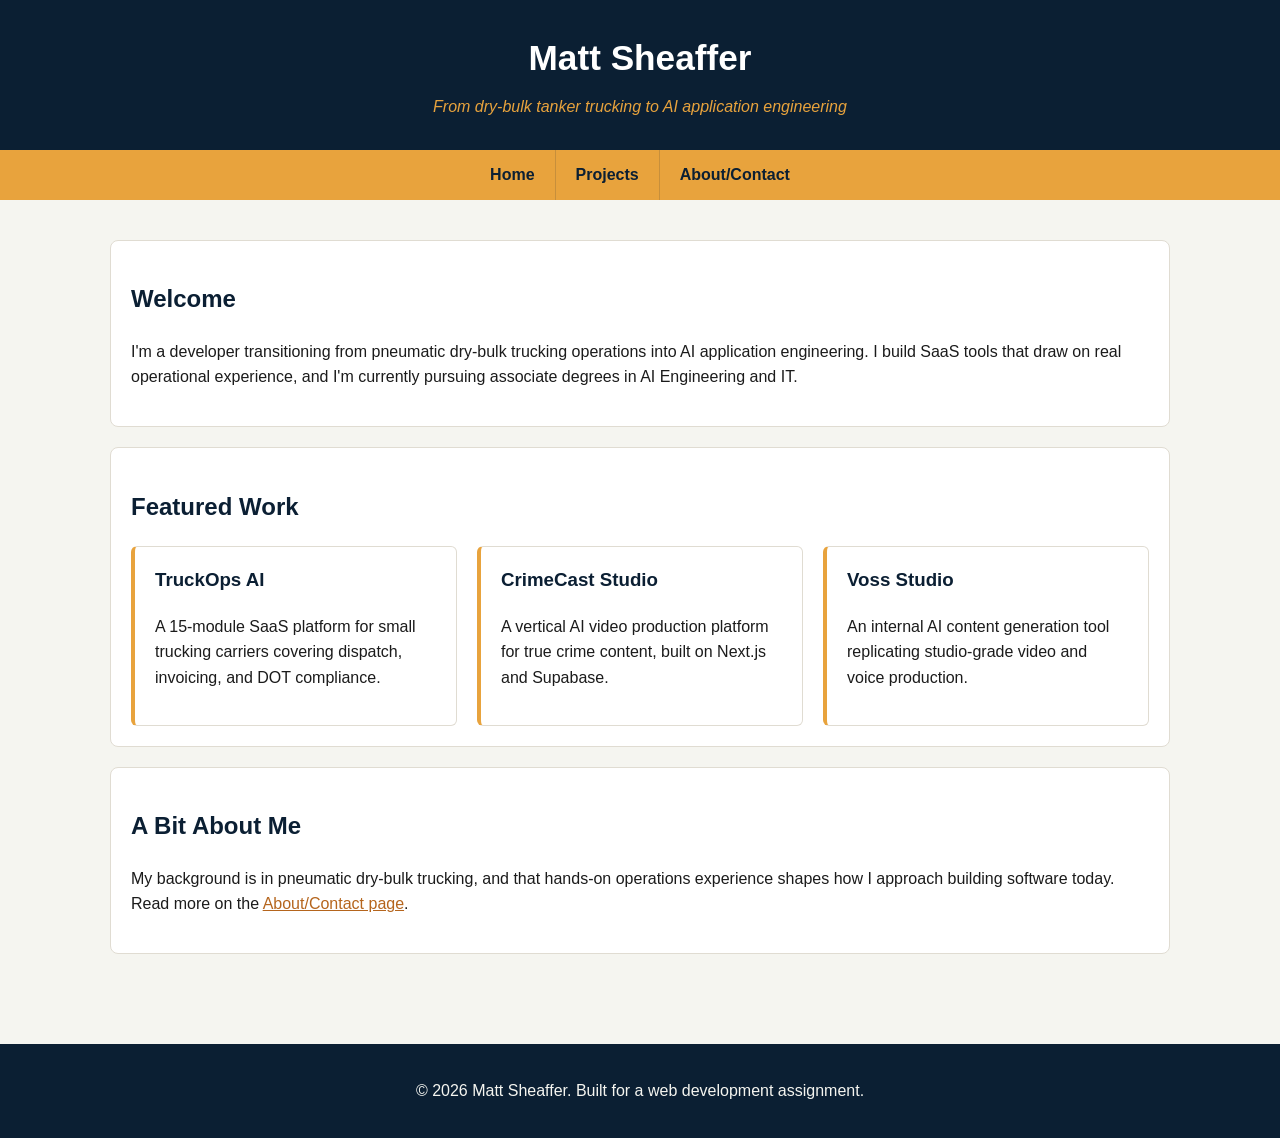
==== index.html @ 52bc4fcd "Homework 3: responsive layout with Flexbox and Grid" ====
<!DOCTYPE html>
<html lang="en">
<head>
    <meta charset="UTF-8">
    <meta name="viewport" content="width=device-width, initial-scale=1.0">
    <title>Matt Sheaffer — Home</title>
    <link rel="stylesheet" href="styles.css">
</head>
<body>

    <header>
        <h1>Matt Sheaffer</h1>
        <p>From dry-bulk tanker trucking to AI application engineering</p>
    </header>

    <nav>
        <ul>
            <li><a href="index.html">Home</a></li>
            <li><a href="projects.html">Projects</a></li>
            <li><a href="about.html">About/Contact</a></li>
        </ul>
    </nav>

    <main>

        <section>
            <h2>Welcome</h2>
            <p>
                I'm a developer transitioning from pneumatic dry-bulk trucking operations
                into AI application engineering. I build SaaS tools that draw on real
                operational experience, and I'm currently pursuing associate degrees in
                AI Engineering and IT.
            </p>
        </section>

        <section>
            <h2>Featured Work</h2>

            <div class="card-grid">
                <article>
                    <h3>TruckOps AI</h3>
                    <p>A 15-module SaaS platform for small trucking carriers covering dispatch, invoicing, and DOT compliance.</p>
                </article>

                <article>
                    <h3>CrimeCast Studio</h3>
                    <p>A vertical AI video production platform for true crime content, built on Next.js and Supabase.</p>
                </article>

                <article>
                    <h3>Voss Studio</h3>
                    <p>An internal AI content generation tool replicating studio-grade video and voice production.</p>
                </article>
            </div>
        </section>

        <section>
            <h2>A Bit About Me</h2>
            <p>
                My background is in pneumatic dry-bulk trucking, and that hands-on
                operations experience shapes how I approach building software today.
                Read more on the <a href="about.html">About/Contact page</a>.
            </p>
        </section>

    </main>

    <footer>
        <p>&copy; 2026 Matt Sheaffer. Built for a web development assignment.</p>
    </footer>

</body>
</html>
---- styles.css ----
/* =========================================================
   Matt Sheaffer — Portfolio Site
   Palette (from wireframe.svg):
     Navy #0B1F33 — headers, footer, primary text
     Amber #E8A33D — accents, links, buttons
     Off-white #F5F5F0 — page background
   Fonts: Montserrat (headings), Inter (body)
   Mobile-first: base styles target ~320px, then widen
   at 768px (tablet) and 1200px (desktop).
   ========================================================= */

* {
    box-sizing: border-box;
}

body {
    margin: 0;
    font-family: "Inter", "Segoe UI", Arial, sans-serif;
    background-color: #f5f5f0;
    color: #1b1b1b;
    line-height: 1.6;
}

h1, h2, h3 {
    font-family: "Montserrat", "Segoe UI", Arial, sans-serif;
    color: #0b1f33;
}

a {
    color: #b5651d;
}

a:hover {
    color: #e8a33d;
}

img {
    max-width: 100%;
    height: auto;
}

/* ---------- Header / Footer ---------- */
header {
    background-color: #0b1f33;
    color: #f5f5f0;
    padding: 30px 20px;
    text-align: center;
}

header h1 {
    color: #ffffff;
    margin: 0 0 8px 0;
    font-size: 1.6em;
}

header p {
    margin: 0;
    color: #e8a33d;
    font-style: italic;
}

footer {
    background-color: #0b1f33;
    color: #f5f5f0;
    text-align: center;
    padding: 18px;
    margin-top: 30px;
}

/* ---------- Nav: Flexbox, stacked on mobile ---------- */
nav {
    background-color: #e8a33d;
}

nav ul {
    list-style: none;
    margin: 0;
    padding: 0;
    display: flex;
    flex-direction: column;
}

nav a {
    display: block;
    padding: 12px 20px;
    color: #0b1f33;
    text-decoration: none;
    font-weight: 600;
    border-bottom: 1px solid rgba(11, 31, 51, 0.15);
}

nav a:hover {
    background-color: #0b1f33;
    color: #ffffff;
}

/* ---------- Main content ---------- */
main {
    max-width: 1100px;
    margin: 0 auto;
    padding: 20px;
}

section {
    background-color: #ffffff;
    border: 1px solid #e0dcd2;
    border-radius: 8px;
    padding: 20px;
    margin-bottom: 20px;
}

/* ---------- Card grid (Featured Work / Projects) ----------
   Mobile: single column (Grid with one implicit column) */
.card-grid {
    display: grid;
    grid-template-columns: 1fr;
    gap: 20px;
}

.card-grid article {
    background-color: #ffffff;
    border: 1px solid #e0dcd2;
    border-left: 4px solid #e8a33d;
    border-radius: 6px;
    padding: 18px 20px;
}

.card-grid article h3 {
    margin-top: 0;
}

/* ---------- About page grid ---------- */
.about-grid {
    display: grid;
    grid-template-columns: 1fr;
    gap: 20px;
}

.about-grid section {
    margin-bottom: 0;
}

/* =========================================================
   BREAKPOINT 1: Tablet (768px and up)
   - Nav goes horizontal
   - Card grid becomes 2 columns
   - About grid: bio spans full width, skills/contact split
   ========================================================= */
@media (min-width: 768px) {

    nav ul {
        flex-direction: row;
        justify-content: center;
    }

    nav a {
        border-bottom: none;
        border-right: 1px solid rgba(11, 31, 51, 0.15);
    }

    nav li:last-child a {
        border-right: none;
    }

    .card-grid {
        grid-template-columns: repeat(2, 1fr);
    }

    .about-grid {
        grid-template-columns: repeat(2, 1fr);
    }

    .about-bio {
        grid-column: 1 / -1;
    }
}

/* =========================================================
   BREAKPOINT 2: Desktop (1200px and up)
   - Card grid becomes 3 columns
   - Slightly larger type, more breathing room
   ========================================================= */
@media (min-width: 1200px) {

    header h1 {
        font-size: 2.2em;
    }

    main {
        padding: 40px 20px;
    }

    .card-grid {
        grid-template-columns: repeat(3, 1fr);
    }
}
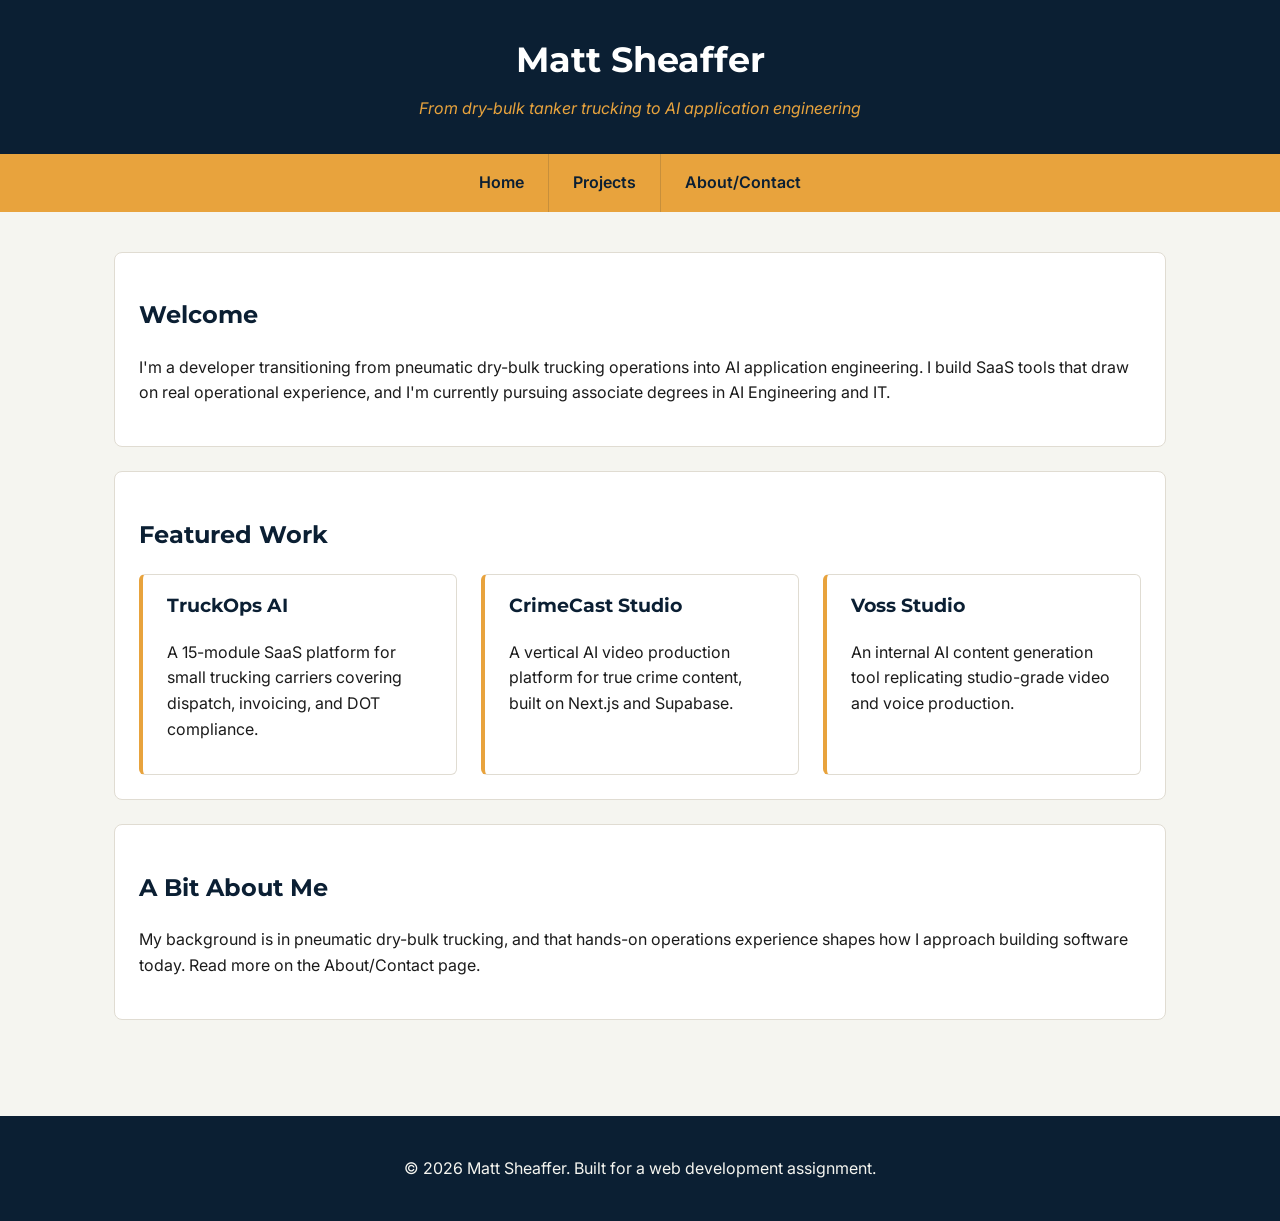
==== commit ab369c04: "Fix 3 WAVE accessibility issues: contrast, redundant link, skip nav" ====
--- a/index.html
+++ b/index.html
@@ -4,16 +4,22 @@
     <meta charset="UTF-8">
     <meta name="viewport" content="width=device-width, initial-scale=1.0">
     <title>Matt Sheaffer — Home</title>
+    <link rel="preconnect" href="https://fonts.googleapis.com">
+    <link rel="preconnect" href="https://fonts.gstatic.com" crossorigin>
+    <link href="https://fonts.googleapis.com/css2?family=Montserrat:wght@600;700;800&family=Inter:wght@400;500;600&display=swap" rel="stylesheet">
     <link rel="stylesheet" href="styles.css">
 </head>
 <body>
+
+    <!-- Fix 3: Skip navigation link for keyboard/screen reader users -->
+    <a href="#main-content" class="skip-link">Skip to main content</a>
 
     <header>
         <h1>Matt Sheaffer</h1>
         <p>From dry-bulk tanker trucking to AI application engineering</p>
     </header>
 
-    <nav>
+    <nav aria-label="Main navigation">
         <ul>
             <li><a href="index.html">Home</a></li>
             <li><a href="projects.html">Projects</a></li>
@@ -21,7 +27,7 @@
         </ul>
     </nav>
 
-    <main>
+    <main id="main-content">
 
         <section>
             <h2>Welcome</h2>
@@ -59,7 +65,8 @@
             <p>
                 My background is in pneumatic dry-bulk trucking, and that hands-on
                 operations experience shapes how I approach building software today.
-                Read more on the <a href="about.html">About/Contact page</a>.
+                <!-- Fix 2: Removed redundant link — about.html is already in the nav -->
+                Read more on the About/Contact page.
             </p>
         </section>
 
--- a/styles.css
+++ b/styles.css
@@ -1,12 +1,11 @@
 /* =========================================================
    Matt Sheaffer — Portfolio Site
-   Palette (from wireframe.svg):
+   Palette:
      Navy #0B1F33 — headers, footer, primary text
-     Amber #E8A33D — accents, links, buttons
+     Amber #E8A33D — accents, nav background, card borders
      Off-white #F5F5F0 — page background
    Fonts: Montserrat (headings), Inter (body)
-   Mobile-first: base styles target ~320px, then widen
-   at 768px (tablet) and 1200px (desktop).
+   Mobile-first with breakpoints at 768px and 1200px.
    ========================================================= */
 
 * {
@@ -26,8 +25,10 @@
     color: #0b1f33;
 }
 
+/* Fix 1: Changed link color from #b5651d (4.33:1) to #8b4513 (5.66:1)
+   to meet WCAG AA 4.5:1 minimum contrast against #f5f5f0 background */
 a {
-    color: #b5651d;
+    color: #8b4513;
 }
 
 a:hover {
@@ -37,13 +38,30 @@
 img {
     max-width: 100%;
     height: auto;
+}
+
+/* ---------- Fix 3: Skip navigation link ----------
+   Hidden off-screen until focused via keyboard Tab */
+.skip-link {
+    position: absolute;
+    top: -40px;
+    left: 0;
+    background: #0b1f33;
+    color: #ffffff;
+    padding: 8px 16px;
+    z-index: 100;
+    font-size: 0.9em;
+}
+
+.skip-link:focus {
+    top: 0;
 }
 
 /* ---------- Header / Footer ---------- */
 header {
     background-color: #0b1f33;
     color: #f5f5f0;
-    padding: 30px 20px;
+    padding: 32px 24px;
     text-align: center;
 }
 
@@ -63,8 +81,8 @@
     background-color: #0b1f33;
     color: #f5f5f0;
     text-align: center;
-    padding: 18px;
-    margin-top: 30px;
+    padding: 24px;
+    margin-top: 32px;
 }
 
 /* ---------- Nav: Flexbox, stacked on mobile ---------- */
@@ -82,7 +100,7 @@
 
 nav a {
     display: block;
-    padding: 12px 20px;
+    padding: 16px 24px;
     color: #0b1f33;
     text-decoration: none;
     font-weight: 600;
@@ -98,23 +116,22 @@
 main {
     max-width: 1100px;
     margin: 0 auto;
-    padding: 20px;
+    padding: 24px;
 }
 
 section {
     background-color: #ffffff;
     border: 1px solid #e0dcd2;
     border-radius: 8px;
-    padding: 20px;
-    margin-bottom: 20px;
-}
-
-/* ---------- Card grid (Featured Work / Projects) ----------
-   Mobile: single column (Grid with one implicit column) */
+    padding: 24px;
+    margin-bottom: 24px;
+}
+
+/* ---------- Card grid ---------- */
 .card-grid {
     display: grid;
     grid-template-columns: 1fr;
-    gap: 20px;
+    gap: 24px;
 }
 
 .card-grid article {
@@ -122,7 +139,7 @@
     border: 1px solid #e0dcd2;
     border-left: 4px solid #e8a33d;
     border-radius: 6px;
-    padding: 18px 20px;
+    padding: 16px 24px;
 }
 
 .card-grid article h3 {
@@ -133,7 +150,7 @@
 .about-grid {
     display: grid;
     grid-template-columns: 1fr;
-    gap: 20px;
+    gap: 24px;
 }
 
 .about-grid section {
@@ -141,10 +158,7 @@
 }
 
 /* =========================================================
-   BREAKPOINT 1: Tablet (768px and up)
-   - Nav goes horizontal
-   - Card grid becomes 2 columns
-   - About grid: bio spans full width, skills/contact split
+   BREAKPOINT 1: Tablet (768px+)
    ========================================================= */
 @media (min-width: 768px) {
 
@@ -176,9 +190,7 @@
 }
 
 /* =========================================================
-   BREAKPOINT 2: Desktop (1200px and up)
-   - Card grid becomes 3 columns
-   - Slightly larger type, more breathing room
+   BREAKPOINT 2: Desktop (1200px+)
    ========================================================= */
 @media (min-width: 1200px) {
 
@@ -187,7 +199,7 @@
     }
 
     main {
-        padding: 40px 20px;
+        padding: 40px 24px;
     }
 
     .card-grid {
